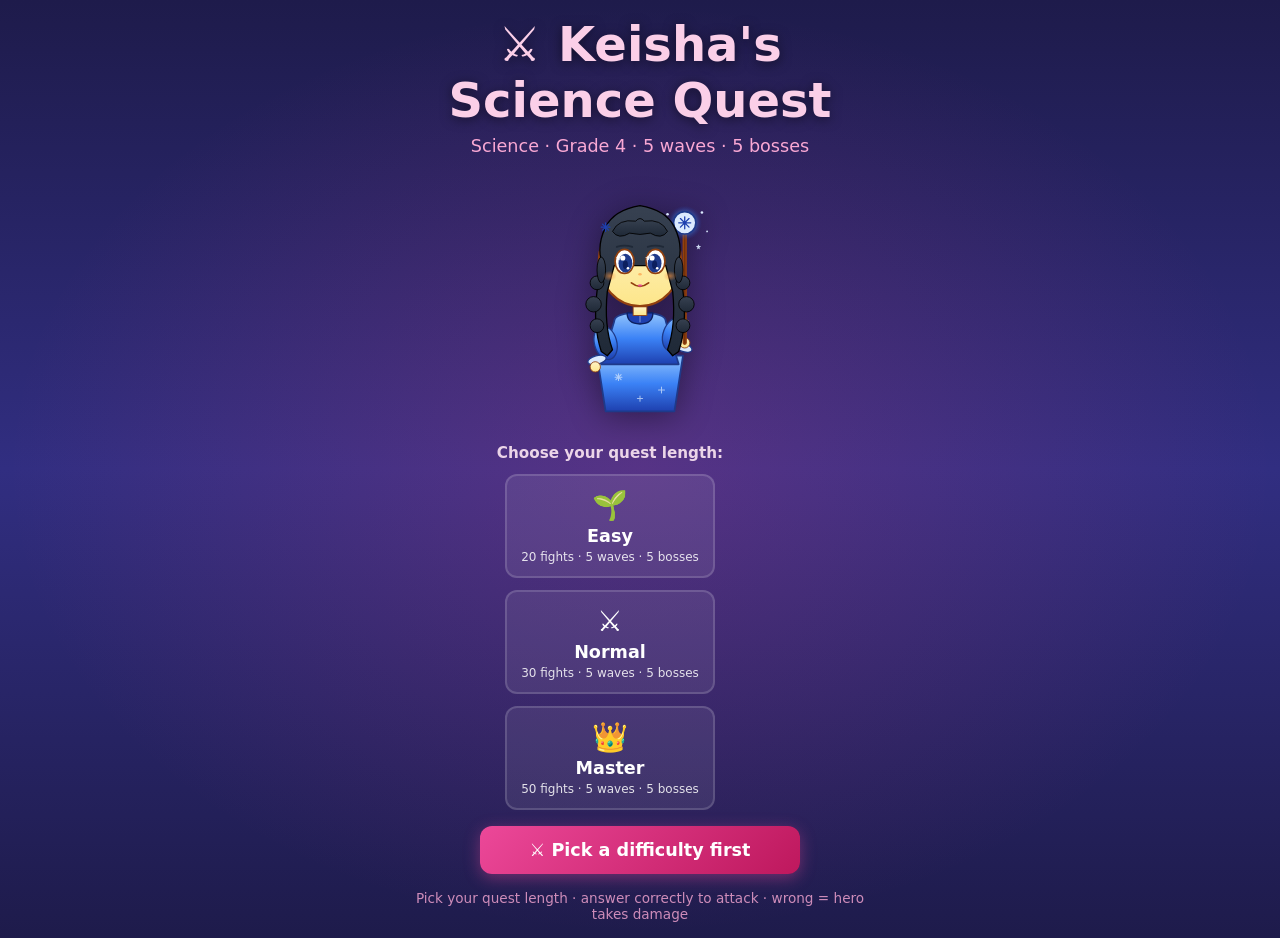
==== game.html @ 6f7e584b "v1.0 keisha-game: Science content (Types of Forces + Energy + Sources + Light) - New game_data.json:" ====
<!DOCTYPE html>
<html lang="en">
<head>
  <meta charset="UTF-8">
  <meta name="viewport" content="width=device-width, initial-scale=1.0">
  <title>Keisha's Quest</title>
  <link rel="stylesheet" href="game.css">
</head>
<body>
  <div id="app">
    <!-- LANDING SCREEN -->
    <div id="screen-landing" class="screen">
      <div class="landing-bg"></div>
      <div class="landing-content">
        <h1 class="game-title">❄️ Keisha's Quest</h1>
        <p class="game-subtitle" id="landing-subtitle">Loading…</p>
        <div class="character-portrait">
          <img id="character-img" src="" alt="character">
        </div>
        <button id="btn-start" class="btn-primary">⚔️ Start Quest</button>
        <p class="landing-hint">Pick your quest length · answer correctly to attack · wrong = hero takes damage</p>
        <p id="landing-error" class="error-msg" style="display:none"></p>
      </div>
    </div>

    <!-- FIGHT SCREEN -->
    <div id="screen-fight" class="screen" style="display:none">
      <div class="hud">
        <div class="hud-left">
          <div class="hp-bar" id="hp-bar">
            <span class="hp-icon">❤️</span>
            <div class="hp-hearts" id="hp-hearts"></div>
          </div>
          <div class="skill-bar" id="skill-bar">
            <span class="skill-icon">✨</span>
            <button id="btn-skill-use" class="btn-skill-use" disabled title="Tap to remove 2 wrong answers">
              <span class="btn-skill-use-label">50/50</span>
              <span class="btn-skill-use-status" id="btn-skill-use-status">Empty</span>
            </button>
          </div>
        </div>
        <div class="hud-center">
          <div class="enemy-info">
            <p class="enemy-name" id="enemy-name">—</p>
            <p class="enemy-progress" id="enemy-progress">—</p>
          </div>
        </div>
        <div class="hud-right">
          <button id="btn-mute" class="btn-mute" title="Mute / unmute sound" aria-label="Mute">🔊</button>
          <p class="floor-counter" id="floor-counter">Wave 1/5</p>
        </div>
      </div>

      <div class="battlefield">
        <div class="hero-side">
          <img id="hero-sprite" class="hero-sprite" src="assets/characters/keisha_ice_mage.svg" alt="hero">
        </div>
        <div class="enemy-side">
          <img id="enemy-sprite" class="enemy-sprite" src="" alt="enemy">
        </div>
        <div id="damage-floater" class="damage-floater"></div>
      </div>

      <div class="question-area" id="question-area">
        <p class="question-domain" id="question-domain">Domain</p>
        <p class="question-text" id="question-text">Question text</p>
        <div class="answer-grid" id="answer-grid">
          <button class="answer-btn" data-opt="A" id="ans-A"><span class="opt-letter">A</span><span class="opt-text">—</span></button>
          <button class="answer-btn" data-opt="B" id="ans-B"><span class="opt-letter">B</span><span class="opt-text">—</span></button>
          <button class="answer-btn" data-opt="C" id="ans-C"><span class="opt-letter">C</span><span class="opt-text">—</span></button>
          <button class="answer-btn" data-opt="D" id="ans-D"><span class="opt-letter">D</span><span class="opt-text">—</span></button>
        </div>
        <p class="feedback" id="feedback" style="display:none"></p>
      </div>
    </div>

    <!-- REST SCREEN (after boss) -->
    <div id="screen-rest" class="screen" style="display:none">
      <div class="rest-content">
        <h2>🏕️ Camp</h2>
        <p class="rest-flavor">You defeated a boss! Take a moment to recover.</p>
        <div class="rest-choices">
          <button id="btn-heal" class="btn-secondary">
            <span class="rest-icon">❤️</span>
            <span class="rest-label">Heal</span>
            <span class="rest-desc">Restore 2 HP</span>
          </button>
          <button id="btn-skill" class="btn-secondary">
            <span class="rest-icon">✨</span>
            <span class="rest-label">Skill</span>
            <span class="rest-desc">Restore 1 Skill</span>
          </button>
        </div>
        <button id="btn-skip-rest" class="btn-text">Skip rest</button>
      </div>
    </div>

    <!-- VICTORY SCREEN -->
    <div id="screen-victory" class="screen" style="display:none">
      <div class="end-content">
        <h1 class="end-title">🎉 You Did It!</h1>
        <p class="end-flavor">You defeated the final boss!</p>
        <div class="end-stats" id="end-stats"></div>
        <button class="btn-primary" onclick="location.reload()">⚔️ Play Again</button>
      </div>
    </div>
    <!-- LOSE SCREEN -->
    <div id="screen-lose" class="screen" style="display:none">
      <div class="end-content">
        <h1 class="end-title">💪 You Almost Made It!</h1>
        <p class="end-flavor" id="lose-flavor">You put up a great fight!</p>
        <div class="end-stats" id="lose-stats"></div>
        <div class="review-list" id="review-list"></div>
        <button class="btn-primary" onclick="location.reload()">🔄 Try Again</button>
      </div>
    </div>
  </div>

  <script src="game.js"></script>
</body>
</html>
---- game.css ----
/* ── game.css ── Quiz Game Mode styles */

*, *::before, *::after { box-sizing: border-box; margin: 0; padding: 0; }

body {
  font-family: system-ui, -apple-system, sans-serif;
  font-size: 16px;
  background: linear-gradient(180deg, #1e1b4b 0%, #312e81 50%, #1e1b4b 100%);
  color: #fff;
  min-height: 100vh;
  overflow-x: hidden;
  user-select: none;
  -webkit-tap-highlight-color: transparent;
}

#app { position: relative; min-height: 100vh; }

.screen {
  min-height: 100vh;
  display: flex;
  flex-direction: column;
  align-items: center;
  justify-content: center;
  padding: 1rem;
  position: relative;
}

/* ── LANDING SCREEN ── */
.landing-bg {
  position: absolute; inset: 0;
  background: radial-gradient(ellipse at center, rgba(236,72,153,0.2) 0%, transparent 70%);
  pointer-events: none;
}

.landing-content {
  position: relative;
  text-align: center;
  max-width: 480px;
  width: 100%;
  z-index: 1;
}

.game-title {
  font-size: clamp(2rem, 6vw, 3rem);
  font-weight: 800;
  color: #fbcfe8;
  text-shadow: 0 2px 12px rgba(0,0,0,0.5);
  margin-bottom: 0.5rem;
}

.game-subtitle {
  font-size: 1.1rem;
  color: #f9a8d4;
  margin-bottom: 1.5rem;
}

.character-portrait {
  width: 200px;
  height: 240px;
  margin: 0 auto 1.5rem;
  display: flex;
  align-items: end;
  justify-content: center;
}

.character-portrait img {
  max-width: 100%;
  max-height: 100%;
  filter: drop-shadow(0 4px 16px rgba(0,0,0,0.4));
  animation: float 3s ease-in-out infinite;
}

@keyframes float {
  0%, 100% { transform: translateY(0); }
  50% { transform: translateY(-8px); }
}

.landing-hint {
  font-size: 0.85rem;
  color: #f9a8d4;
  opacity: 0.8;
  margin-top: 1rem;
}

.error-msg {
  background: rgba(220,38,38,0.2);
  color: #fecaca;
  padding: 1rem;
  border-radius: 8px;
  margin: 1rem 0;
}

/* ── BUTTONS ── */
.btn-primary, .btn-secondary, .btn-text {
  font-family: inherit;
  font-size: 1.1rem;
  font-weight: 700;
  padding: 14px 32px;
  border-radius: 12px;
  border: none;
  cursor: pointer;
  min-height: 48px;
  transition: transform 0.1s, background 0.2s;
}

.btn-primary {
  background: linear-gradient(135deg, #ec4899 0%, #be185d 100%);
  color: white;
  box-shadow: 0 4px 16px rgba(236,72,153,0.4);
  width: 100%;
  max-width: 320px;
}

.btn-primary:hover { transform: translateY(-2px); }
.btn-primary:active { transform: translateY(0); }

.btn-secondary {
  background: rgba(255,255,255,0.1);
  border: 2px solid rgba(255,255,255,0.2);
  color: white;
  display: flex;
  flex-direction: column;
  align-items: center;
  gap: 0.25rem;
  flex: 1;
  min-width: 0;
}

.btn-secondary:hover { background: rgba(255,255,255,0.2); }

.btn-text {
  background: transparent;
  color: #f9a8d4;
  font-size: 0.95rem;
  padding: 8px 16px;
  margin-top: 1rem;
}

.rest-icon { font-size: 2rem; }
.rest-label { font-size: 1.1rem; font-weight: 700; }
.rest-desc { font-size: 0.8rem; opacity: 0.7; }

/* ── HUD ── */
.hud {
  width: 100%;
  max-width: 720px;
  display: grid;
  grid-template-columns: 1fr 1fr 1fr;
  align-items: center;
  padding: 0.75rem 1rem;
  margin-bottom: 1rem;
}

.hud-left, .hud-right, .hud-center { display: flex; align-items: center; }

.hud-right { justify-content: flex-end; }
.hud-center { justify-content: center; }

.btn-mute {
  background: rgba(0,0,0,0.4);
  border: 1px solid rgba(255,255,255,0.2);
  border-radius: 999px;
  padding: 0.3rem 0.6rem;
  font-size: 1.1rem;
  cursor: pointer;
  margin-bottom: 0.4rem;
  transition: transform 0.1s, background 0.2s;
  min-width: 44px;     /* touch target */
  min-height: 44px;
  display: flex;
  align-items: center;
  justify-content: center;
}
.btn-mute:hover { background: rgba(0,0,0,0.6); }
.btn-mute:active { transform: scale(0.92); }

.hp-bar, .skill-bar {
  display: flex;
  align-items: center;
  gap: 0.5rem;
  background: rgba(0,0,0,0.4);
  padding: 0.4rem 0.8rem;
  border-radius: 999px;
  margin-bottom: 0.4rem;
  font-size: 0.9rem;
  white-space: nowrap;
}

.hp-icon, .skill-icon { font-size: 1.1rem; }

.hp-hearts { display: flex; gap: 2px; font-size: 0.95rem; }

.hp-heart-full, .hp-heart-empty { color: #ef4444; }
.hp-heart-empty { color: rgba(255,255,255,0.2); }

.skill-active { color: #fbbf24; }

/* 50/50 skill button — kid-friendly, big tap target, gold when ready, dim when empty */
.btn-skill-use {
  display: inline-flex;
  align-items: center;
  gap: 0.4rem;
  background: linear-gradient(135deg, #fbbf24, #f59e0b);
  color: #1f2937;
  font-family: inherit;
  font-size: 0.85rem;
  font-weight: 700;
  padding: 0.35rem 0.75rem;
  border: 2px solid #fde68a;
  border-radius: 999px;
  cursor: pointer;
  transition: transform 0.1s, box-shadow 0.1s, opacity 0.15s;
  box-shadow: 0 2px 4px rgba(0,0,0,0.3);
  min-height: 36px;       /* 44px touch target w/ parent padding */
}
.btn-skill-use:hover:not(:disabled) {
  transform: translateY(-1px);
  box-shadow: 0 4px 8px rgba(251,191,36,0.5);
}
.btn-skill-use:active:not(:disabled) { transform: scale(0.95); }
.btn-skill-use:disabled {
  background: rgba(255,255,255,0.1);
  color: rgba(255,255,255,0.4);
  border-color: rgba(255,255,255,0.2);
  cursor: not-allowed;
  box-shadow: none;
}
.btn-skill-use-label { font-size: 0.95rem; }
.btn-skill-use-status { font-size: 0.7rem; opacity: 0.85; }

.enemy-info { text-align: center; }
.enemy-name { font-size: 1rem; font-weight: 700; color: #fbbf24; }
.enemy-progress { font-size: 0.85rem; opacity: 0.8; margin-top: 2px; }

.floor-counter {
  font-size: 0.85rem;
  color: #f9a8d4;
  background: rgba(0,0,0,0.4);
  padding: 0.4rem 0.8rem;
  border-radius: 999px;
}

/* ── BATTLEFIELD ── */
.battlefield {
  width: 100%;
  max-width: 720px;
  height: 240px;
  display: flex;
  align-items: end;
  justify-content: space-between;
  padding: 0 1.5rem;
  margin-bottom: 1rem;
  position: relative;
  background: linear-gradient(180deg, transparent 0%, rgba(0,0,0,0.2) 100%);
  border-radius: 12px;
}

.hero-side, .enemy-side {
  display: flex;
  align-items: end;
  flex: 1;
  position: relative;
}

.hero-side { justify-content: flex-start; }
.enemy-side { justify-content: flex-end; }

.hero-sprite, .enemy-sprite {
  height: 200px;
  width: auto;
  filter: drop-shadow(0 4px 12px rgba(0,0,0,0.5));
  transition: transform 0.3s;
}

.hero-sprite.attack {
  animation: hero-attack 0.4s ease-out;
}
.enemy-sprite.hit {
  animation: enemy-hit 0.4s ease-out;
}
.enemy-sprite.defeated {
  animation: enemy-defeated 0.6s ease-out forwards;
}

@keyframes hero-attack {
  0% { transform: translateX(0) scale(1); }
  40% { transform: translateX(60px) scale(1.1); }
  100% { transform: translateX(0) scale(1); }
}

@keyframes enemy-hit {
  0%, 100% { transform: translateX(0) scale(1); filter: drop-shadow(0 4px 12px rgba(0,0,0,0.5)); }
  25% { transform: translateX(-12px) scale(1.1); filter: drop-shadow(0 4px 12px rgba(239,68,68,0.8)) brightness(2); }
  75% { transform: translateX(8px) scale(1); }
}

@keyframes enemy-defeated {
  0% { transform: scale(1) rotate(0); opacity: 1; }
  100% { transform: scale(0.3) rotate(20deg); opacity: 0; }
}

.damage-floater {
  position: absolute;
  top: 50%;
  right: 30%;
  font-size: 2.5rem;
  font-weight: 800;
  color: #fbbf24;
  text-shadow: 0 2px 8px rgba(0,0,0,0.6);
  opacity: 0;
  pointer-events: none;
  z-index: 10;
}

.damage-floater.show {
  animation: float-up 1.2s ease-out forwards;
}

@keyframes float-up {
  0% { opacity: 1; transform: translateY(0) scale(0.5); }
  20% { opacity: 1; transform: translateY(-10px) scale(1.2); }
  100% { opacity: 0; transform: translateY(-100px) scale(1); }
}

/* ── QUESTION AREA ── */
.question-area {
  width: 100%;
  max-width: 720px;
  background: rgba(0,0,0,0.4);
  border-radius: 12px;
  padding: 1.25rem;
  backdrop-filter: blur(8px);
}

.question-domain {
  font-size: 0.75rem;
  text-transform: uppercase;
  letter-spacing: 1px;
  color: #f9a8d4;
  margin-bottom: 0.5rem;
  text-align: center;
}

.question-text {
  font-size: 1.15rem;
  font-weight: 600;
  text-align: center;
  margin-bottom: 1.25rem;
  line-height: 1.4;
}

.answer-grid {
  display: grid;
  grid-template-columns: 1fr 1fr;
  gap: 0.75rem;
}

.answer-btn {
  display: flex;
  align-items: center;
  gap: 0.75rem;
  padding: 12px 16px;
  background: rgba(255,255,255,0.1);
  border: 2px solid rgba(255,255,255,0.2);
  border-radius: 10px;
  color: white;
  font-family: inherit;
  font-size: 0.95rem;
  text-align: left;
  cursor: pointer;
  min-height: 56px;
  transition: background 0.15s, transform 0.1s;
}

.answer-btn:hover:not(:disabled) {
  background: rgba(255,255,255,0.2);
  transform: translateY(-2px);
}

.answer-btn:disabled { cursor: not-allowed; opacity: 0.6; }

.answer-btn.correct {
  background: #16a34a;
  border-color: #22c55e;
  animation: correct-pulse 0.4s;
}

.answer-btn.wrong {
  background: #dc2626;
  border-color: #ef4444;
  animation: wrong-shake 0.4s;
}

.answer-btn.skill-saved {
  background: #fbbf24;
  border-color: #fde68a;
  color: #1e1b4b;
  font-weight: 700;
}

/* 50/50 disabled options — greyed, struck through, no hover */
.answer-btn.fifty-fifty-disabled,
.answer-btn.fifty-fifty-disabled:hover {
  background: rgba(255,255,255,0.05);
  color: rgba(255,255,255,0.3);
  border-color: rgba(255,255,255,0.15);
  text-decoration: line-through;
  cursor: not-allowed;
  transform: none;
  box-shadow: none;
}

@keyframes correct-pulse {
  0%, 100% { transform: scale(1); }
  50% { transform: scale(1.05); }
}

@keyframes wrong-shake {
  0%, 100% { transform: translateX(0); }
  25% { transform: translateX(-8px); }
  75% { transform: translateX(8px); }
}

.opt-letter {
  font-weight: 800;
  font-size: 1.1rem;
  width: 28px;
  height: 28px;
  background: rgba(255,255,255,0.15);
  border-radius: 50%;
  display: flex;
  align-items: center;
  justify-content: center;
  flex-shrink: 0;
}

.opt-text {
  flex: 1;
  min-width: 0;
  word-wrap: break-word;
}

.feedback {
  text-align: center;
  margin-top: 1rem;
  padding: 0.75rem;
  border-radius: 8px;
  font-weight: 600;
  background: rgba(0,0,0,0.3);
}

.feedback.correct { background: rgba(22,163,74,0.3); color: #86efac; }
.feedback.wrong { background: rgba(220,38,38,0.3); color: #fca5a5; }
.feedback.skill-saved { background: rgba(251,191,36,0.3); color: #fde68a; }

/* ── REST SCREEN ── */
.rest-content {
  text-align: center;
  max-width: 480px;
  width: 100%;
  background: rgba(0,0,0,0.4);
  border-radius: 16px;
  padding: 2rem 1.5rem;
  backdrop-filter: blur(8px);
}

.rest-content h2 {
  font-size: 2rem;
  color: #fbcfe8;
  margin-bottom: 0.5rem;
}

.rest-flavor {
  color: #f9a8d4;
  margin-bottom: 1.5rem;
}

.rest-choices {
  display: flex;
  gap: 1rem;
  margin-bottom: 1rem;
}

/* ── END SCREENS ── */
.end-content {
  text-align: center;
  max-width: 540px;
  width: 100%;
  background: rgba(0,0,0,0.4);
  border-radius: 16px;
  padding: 2rem 1.5rem;
  backdrop-filter: blur(8px);
  max-height: 90vh;
  overflow-y: auto;
}

.end-title {
  font-size: clamp(1.8rem, 5vw, 2.5rem);
  margin-bottom: 0.5rem;
}

.end-flavor {
  font-size: 1rem;
  opacity: 0.85;
  margin-bottom: 1.5rem;
}

.end-stats {
  background: rgba(255,255,255,0.08);
  border-radius: 10px;
  padding: 1rem;
  margin-bottom: 1.5rem;
  text-align: left;
}

.end-stats p {
  display: flex;
  justify-content: space-between;
  margin: 0.4rem 0;
  font-size: 0.95rem;
}

.end-stats p strong { color: #fbcfe8; }

.review-list {
  background: rgba(255,255,255,0.05);
  border-radius: 10px;
  padding: 0.75rem;
  margin-bottom: 1.5rem;
  max-height: 240px;
  overflow-y: auto;
  text-align: left;
}

.review-item {
  padding: 0.6rem;
  margin-bottom: 0.5rem;
  background: rgba(220,38,38,0.15);
  border-left: 3px solid #ef4444;
  border-radius: 4px;
  font-size: 0.85rem;
}

.review-item:last-child { margin-bottom: 0; }

.review-item .q-text { color: #fca5a5; font-weight: 600; margin-bottom: 4px; }
.review-item .a-text { color: #86efac; font-size: 0.85rem; }

/* ── RESPONSIVE ── */
@media (max-width: 600px) {
  .hud { grid-template-columns: 1fr 1fr; gap: 0.5rem; }
  .hud-center { display: none; }
  .answer-grid { grid-template-columns: 1fr; }
  .battlefield { height: 200px; padding: 0 0.5rem; }
  .hero-sprite, .enemy-sprite { height: 160px; }
  .question-text { font-size: 1.05rem; }
}

/* ── DIFFICULTY SELECTOR ── */
.difficulty-selector {
  display: flex;
  flex-direction: column;
  align-items: center;
  gap: 0.75rem;
  margin: 1rem 0;
  width: 100%;
  max-width: 420px;
}
.difficulty-heading {
  color: #fce7f3;
  font-size: 0.95rem;
  font-weight: 600;
  margin: 0;
  opacity: 0.9;
}
.difficulty-buttons {
  display: flex;
  gap: 0.75rem;
  width: 100%;
  justify-content: center;
  flex-wrap: wrap;
}
.btn-difficulty {
  background: rgba(255,255,255,0.08);
  border: 2px solid rgba(255,255,255,0.15);
  border-radius: 12px;
  padding: 12px 14px;
  min-width: 110px;
  display: flex;
  flex-direction: column;
  align-items: center;
  gap: 0.25rem;
  cursor: pointer;
  font-family: inherit;
  color: white;
  transition: transform 0.1s, background 0.2s, border-color 0.2s;
}
.btn-difficulty:hover {
  background: rgba(255,255,255,0.15);
  transform: translateY(-2px);
}
.btn-difficulty.selected {
  background: linear-gradient(135deg, #ec4899 0%, #be185d 100%);
  border-color: #f9a8d4;
  box-shadow: 0 4px 16px rgba(236,72,153,0.5);
  transform: translateY(-2px);
}
.btn-difficulty-easy.selected   { background: linear-gradient(135deg, #34d399 0%, #059669 100%); border-color: #6ee7b7; box-shadow: 0 4px 16px rgba(52,211,153,0.4); }
.btn-difficulty-master.selected { background: linear-gradient(135deg, #fbbf24 0%, #d97706 100%); border-color: #fde68a; box-shadow: 0 4px 16px rgba(251,191,36,0.4); }
.diff-emoji { font-size: 1.8rem; }
.diff-label { font-size: 1.1rem; font-weight: 700; }
.diff-desc { font-size: 0.75rem; opacity: 0.85; text-align: center; }
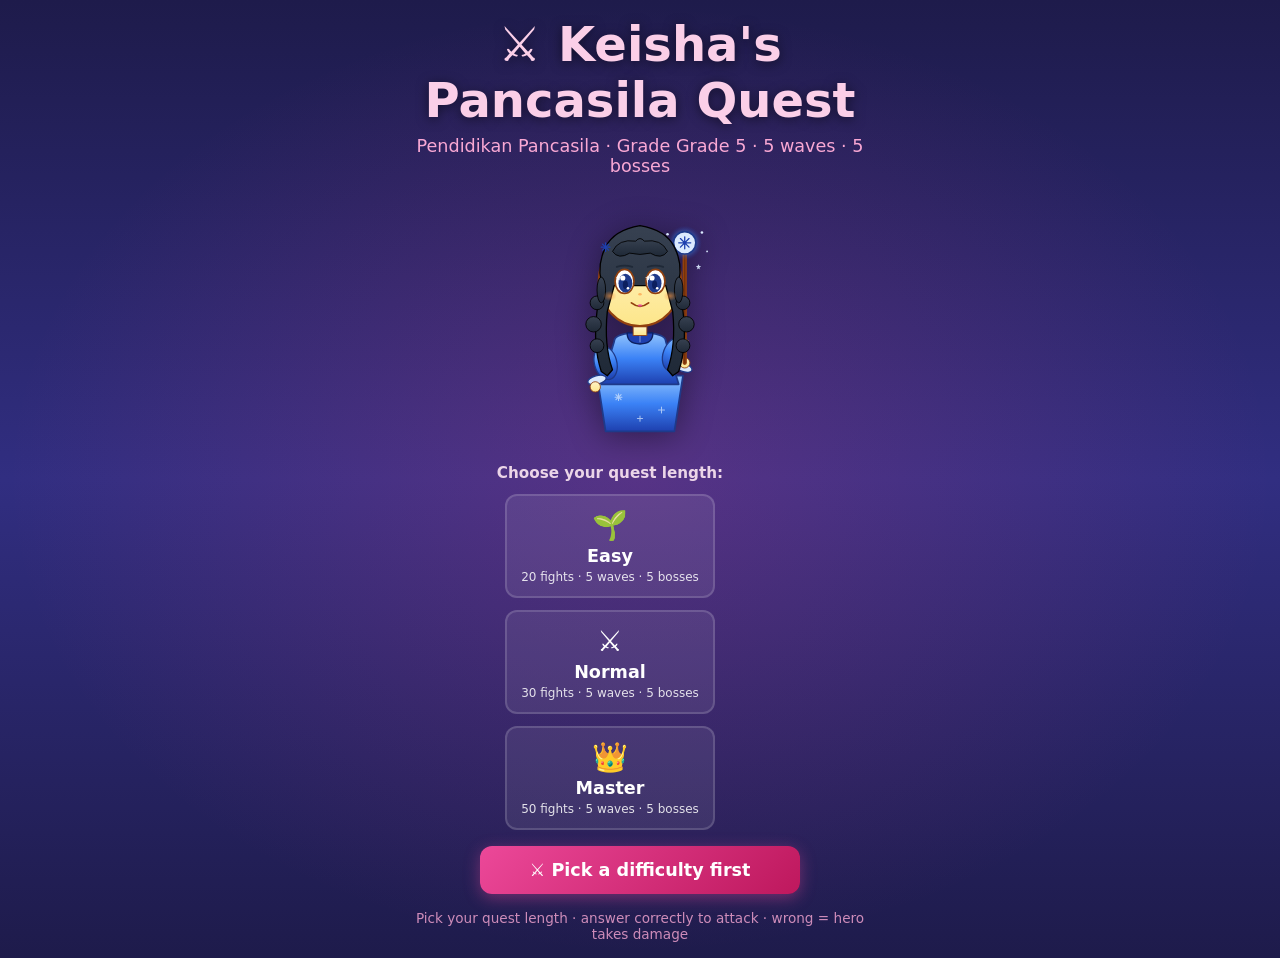
==== commit 1e6bb2be: "Swap content: PABP Islam → Pendidikan Pancasila Grade 5 Term 1 (gotong royong, BPUPK/PPKI, Pancasila" ====
--- a/game.html
+++ b/game.html
@@ -3,7 +3,7 @@
 <head>
   <meta charset="UTF-8">
   <meta name="viewport" content="width=device-width, initial-scale=1.0">
-  <title>Keisha's Quest</title>
+  <title>Keisha's Pancasila Quest</title>
   <link rel="stylesheet" href="game.css">
 </head>
 <body>
